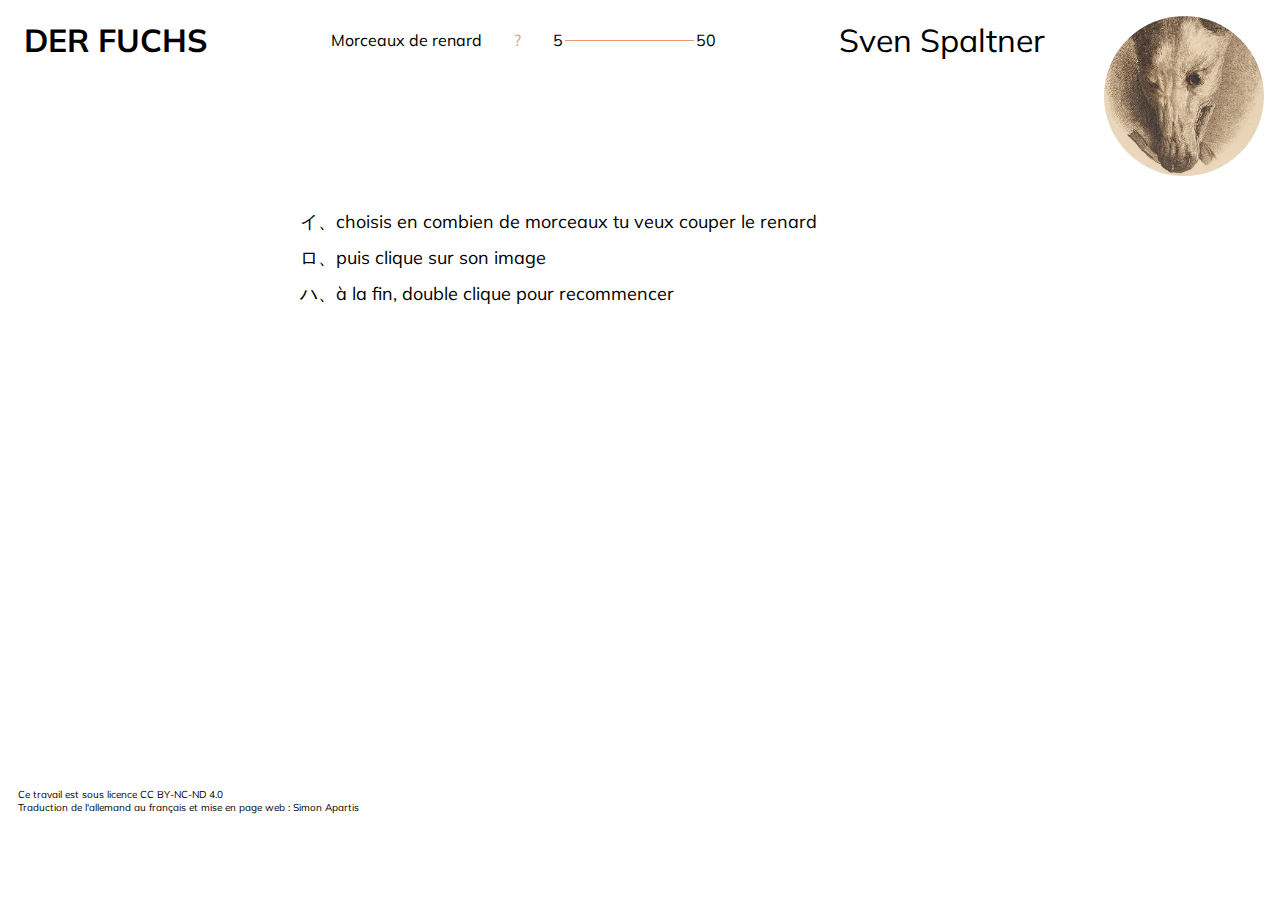
==== index.html @ f7e03b6e "Rename fuchs.html to index.html" ====
<!DOCTYPE html>
<html lang="en">
<head>
    <meta charset="UTF-8">
    <meta name="viewport" content="width=device-width, initial-scale=1.0">
    <meta http-equiv="X-UA-Compatible" content="IE=edge">
    <title>Der Fuchs</title>
    <link rel="stylesheet" href="style.css">
    <link rel="preconnect" href="https://fonts.googleapis.com">
    <link rel="preconnect" href="https://fonts.gstatic.com" crossorigin>
    <link href="https://fonts.googleapis.com/css2?family=Mulish:ital,wght@0,200..1000;1,200..1000&display=swap" rel="stylesheet">
</head>

<body>
   
    <header>
        <h1>Der Fuchs</h1>
        <div id="cuts">
            <div id="foxcuts"
                <label for="rangeInput">Morceaux de renard</label>
                <p id ="stuecke">?</p>
            </div>
            <div id="bar-container">
                <p>5</p>    
                <input type="range" id="fuchsStuecke" class="slider" min="10" max="50" value="15" step="1">
                <p>50</p>
            </div>
        </div>
        <p id ="author">Sven Spaltner</p>
    </header>

    <section id="card">
        <p id = "textSlice">
            <ul>
                <li>choisis en combien de morceaux tu veux couper le renard</li>
                <li>puis clique sur son image</li>
                <li>à la fin, double clique pour recommencer</li>
            </ul>
        </p>
    </section>

    <section id="picture">
        <div id="imgContainer"></div>
    </section>

    <footer class="book-footer">
        <p xmlns:cc="http://creativecommons.org/ns#" >Ce travail est sous licence CC BY-NC-ND 4.0</p> 
        <p>Traduction de l'allemand au français et mise en page web : Simon Apartis</p>
    </footer>

    </div>
    <script src="script.js"></script>

</body>

</html>
---- style.css ----
body {
    font-family:Mulish;
    display: grid;
    grid-template-rows: repeat(12, 1fr);
    grid-template-columns: repeat(12, 1fr);
}

header {
    grid-row-start: 1;
    grid-row-end: 3;
    grid-column-start: 1;
    grid-column-end: 11;
    display:flex;
    flex-direction:row;
    justify-content: space-between;
    padding : 0em 1em 0em 1em;
    align-items:center;
    height:4em;
}

#cuts {
    display:flex;
    flex-direction:row;
}

#bar-container {
    display:flex;
    flex-direction: row;
}
#foxcuts {
    display:flex;
    flex-direction: row;
}

#stuecke {
    color:darksalmon;
    padding: 0 2em;
}

li {
    list-style-type: katakana-iroha;
}

label {
    padding-right:4em;
}

.slider {
    -webkit-appearance: none;
    appearance: none;
    outline: none;
}

/* Custom track (barre) color */
.slider::-webkit-slider-runnable-track {
    background: black; /* Green track for WebKit browsers */
    height: 1px;
}

.slider::-moz-range-track {
    background: black; /* Green track for Firefox */
    height: 1px;
}

/* Custom thumb (curseur) color */
.slider::-webkit-slider-thumb {
    -webkit-appearance: none;
    background: white; /* Orange thumb */
    cursor: pointer;
}

.slider::-moz-range-thumb {
    background: white; /* Orange thumb for Firefox */
    cursor: pointer;
}

/* Personnalisation de la barre (track) */
.slider::-webkit-slider-runnable-track {
    background: darksalmon;
}

.slider::-moz-range-track {
    background: darksalmon;
}

header h1 {
    text-transform:uppercase;
}

h1, p {
    margin:0;
    padding:0;
}

#author {
    font-size : 2em;
}
  
#card {
    grid-row-start: 3;
    grid-row-end: 11;
    grid-column-start: 1;
    grid-column-end: 12;
    padding:1em 15em 1em 15em;
    margin:1em;
    font-size: large;
    line-height:2;
    border-radius: 1em;
    display:flex;
    flex-direction: column;
    min-height:55vh
  }

#picture {
    grid-row-start:1;
    grid-row-end: 13;
    grid-column-start: 11;
    grid-column-end: 13;
  }

#imgContainer{
    width: 10rem;
    height: 10rem;
    border-radius: 50%;
    background-image: url(/side-pic-fox.jpg);
    background-size:120%;
    background-position: 50% 80%; 
    position: absolute;
    opacity:1;
    top:1em;
    right:1em;
    z-index:1;
}

.controls {
    display:flex;
    flex-direction: row;
    margin-top: 70%;
    justify-content: space-around;
}

button {
    width:2em;
    height:2em;
    max-width: 10em;
    max-height: 10em;
    border: none;
    border-radius: 50em;
    color: white;
    background-color:lightgrey;
    margin: 60% 1em 0em 1em;
    z-index: 1;
}

footer {
    grid-row-start: 12;
    grid-row-end: 13;
    grid-column-start: 1;
    grid-column-end: 11;
    display:flex;
    flex-direction: column;
    justify-content: start;
    align-items: left;
    font-size:x-small;
    padding-left:1em;
  }
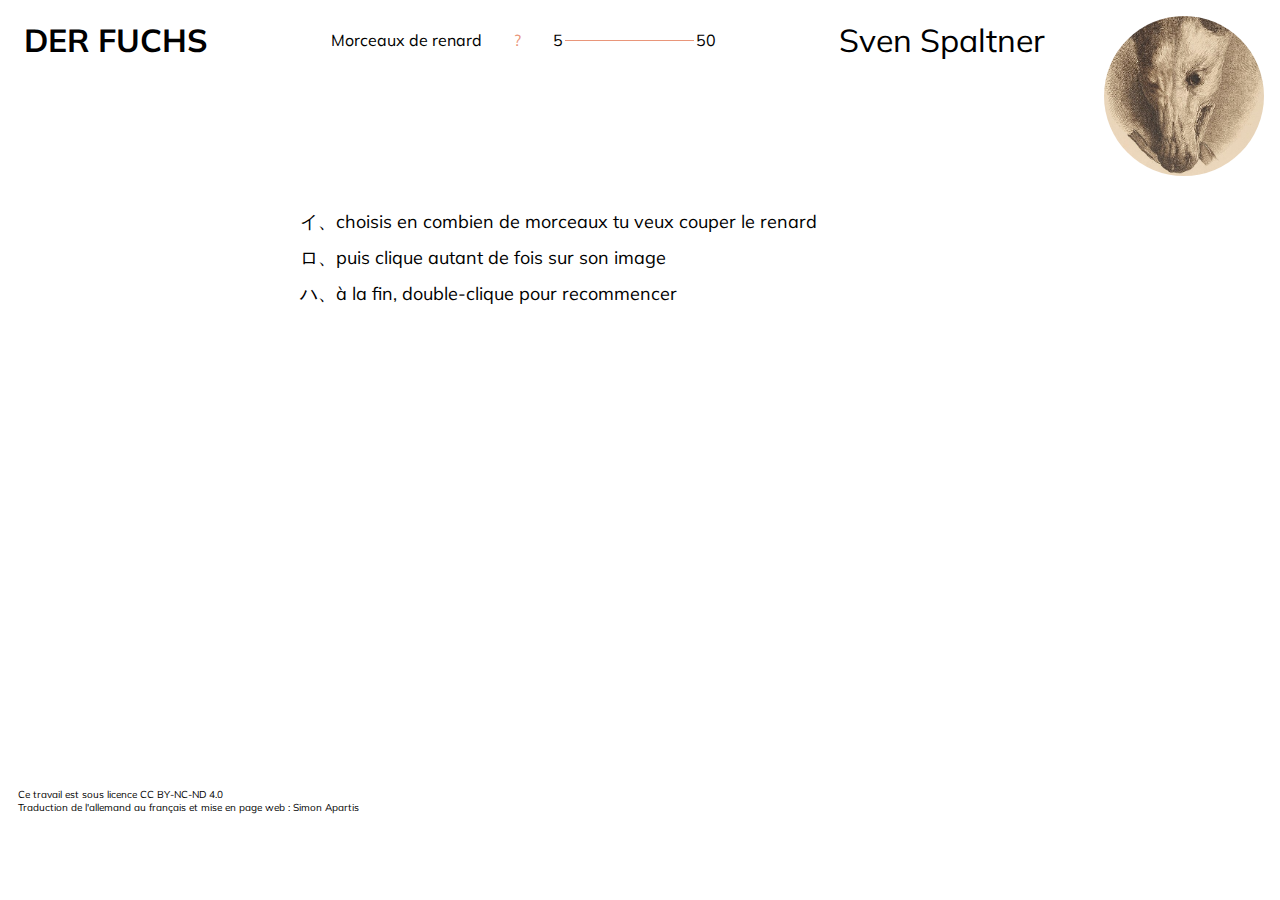
==== commit c3df3f05: "renamed fuchs to index.html" ====
--- a/index.html
+++ b/index.html
@@ -33,8 +33,8 @@
         <p id = "textSlice">
             <ul>
                 <li>choisis en combien de morceaux tu veux couper le renard</li>
-                <li>puis clique sur son image</li>
-                <li>à la fin, double clique pour recommencer</li>
+                <li>puis clique autant de fois sur son image</li>
+                <li>à la fin, double-clique pour recommencer</li>
             </ul>
         </p>
     </section>
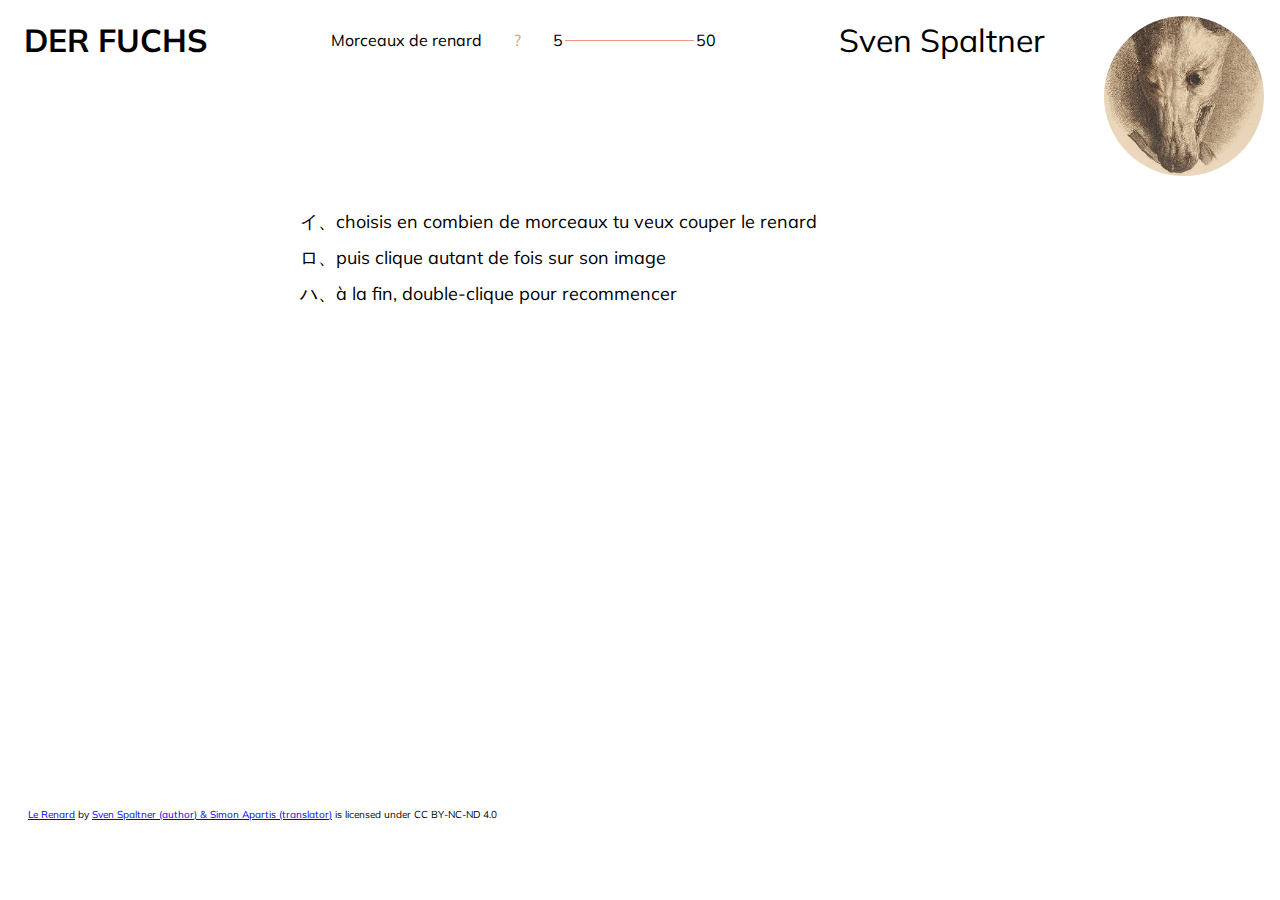
==== commit 607c2d31: "derniers ajustements de la V2" ====
--- a/index.html
+++ b/index.html
@@ -44,8 +44,7 @@
     </section>
 
     <footer class="book-footer">
-        <p xmlns:cc="http://creativecommons.org/ns#" >Ce travail est sous licence CC BY-NC-ND 4.0</p> 
-        <p>Traduction de l'allemand au français et mise en page web : Simon Apartis</p>
+     <p xmlns:cc="http://creativecommons.org/ns#" xmlns:dct="http://purl.org/dc/terms/"><a property="dct:title" rel="cc:attributionURL" href="https://abzsimon.github.io/sven/">Le Renard</a> by <a rel="cc:attributionURL dct:creator" property="cc:attributionName" href="https://www.linkedin.com/in/sven-spaltner-7089a8232">Sven Spaltner (author) & Simon Apartis (translator)</a> is licensed under CC BY-NC-ND 4.0<p>
     </footer>
 
     </div>
--- a/style.css
+++ b/style.css
@@ -158,9 +158,9 @@
     grid-column-start: 1;
     grid-column-end: 11;
     display:flex;
-    flex-direction: column;
+    flex-direction: column-reverse;
     justify-content: start;
     align-items: left;
     font-size:x-small;
-    padding-left:1em;
-  }
+    padding:2em 0em 0em 2em;
+  }